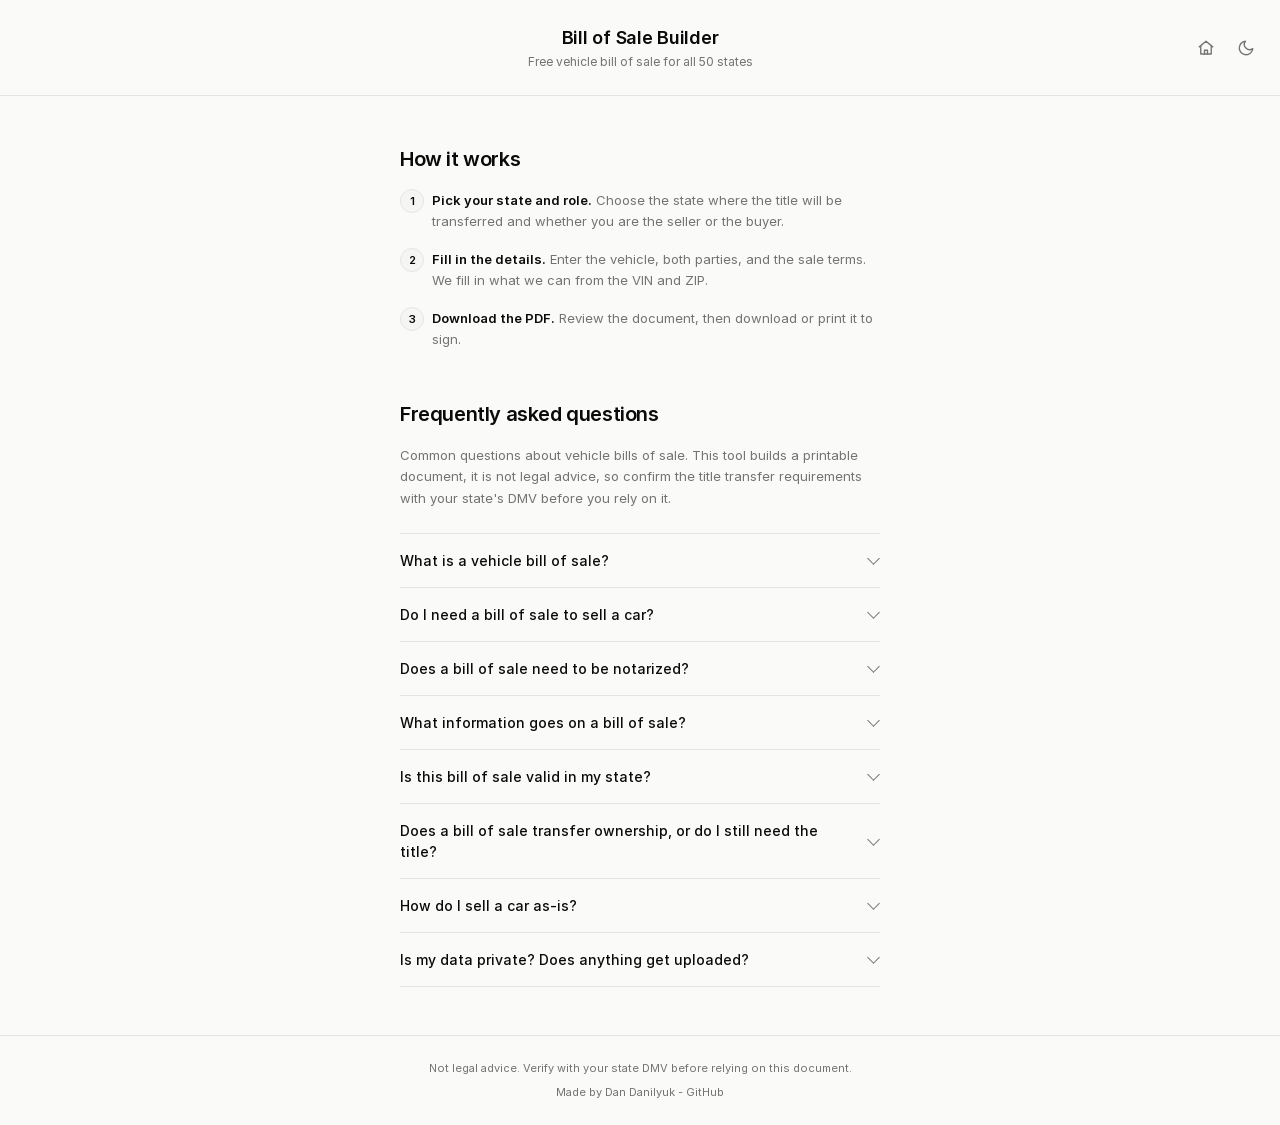
==== info.html @ 47546b7e "feat: move how-it-works and FAQ to a dedicated info page with header nav" ====
<!doctype html>
<html lang="en">
<head>
  <meta charset="utf-8">
  <meta name="viewport" content="width=device-width, initial-scale=1">
  <title>How it works & FAQ - Bill of Sale Builder</title>
  <meta name="description" content="How the Bill of Sale Builder works, plus answers to common questions about vehicle bills of sale, notarization, and titling.">
  <meta name="theme-color" content="#fafaf9" media="(prefers-color-scheme: light)">
  <meta name="theme-color" content="#0d1117" media="(prefers-color-scheme: dark)">

  <link rel="canonical" href="https://www.billofsalebuilder.com/info.html">
  <link rel="icon" type="image/svg+xml" href="favicon.svg">
  <link rel="icon" type="image/png" sizes="32x32" href="favicon-32.png">
  <link rel="apple-touch-icon" href="apple-touch-icon.png">

  <meta property="og:type" content="website">
  <meta property="og:site_name" content="Bill of Sale Builder">
  <meta property="og:title" content="How it works & FAQ - Bill of Sale Builder">
  <meta property="og:description" content="How the Bill of Sale Builder works, plus answers to common questions about vehicle bills of sale, notarization, and titling.">
  <meta property="og:url" content="https://www.billofsalebuilder.com/info.html">
  <meta property="og:image" content="https://www.billofsalebuilder.com/og.png">

  <!-- FAQPage structured data. Mirrors the visible FAQ below so search engines
       can surface the same Q&A as rich results. Keep in sync with the on-page text. -->
  <script type="application/ld+json">
  {
    "@context": "https://schema.org",
    "@type": "FAQPage",
    "mainEntity": [
      {
        "@type": "Question",
        "name": "What is a vehicle bill of sale?",
        "acceptedAnswer": {
          "@type": "Answer",
          "text": "A vehicle bill of sale is a written record of a sale between a seller and a buyer. It lists the vehicle, the price, the date, and both parties, and serves as proof that the transaction took place. Many states ask for one as part of registering or titling the vehicle."
        }
      },
      {
        "@type": "Question",
        "name": "Do I need a bill of sale to sell a car?",
        "acceptedAnswer": {
          "@type": "Answer",
          "text": "It depends on where the title is transferred. Some states require a bill of sale for registration or tax purposes, while others treat it as optional but useful proof of the sale. Check your state's DMV to confirm what it asks for."
        }
      },
      {
        "@type": "Question",
        "name": "Does a bill of sale need to be notarized?",
        "acceptedAnswer": {
          "@type": "Answer",
          "text": "Most states do not require notarization, but a handful do, and others recommend it. This tool adds a notary block automatically when your selected state requires one, and lets you add it by choice otherwise. Check your state's DMV if you are unsure."
        }
      },
      {
        "@type": "Question",
        "name": "What information goes on a bill of sale?",
        "acceptedAnswer": {
          "@type": "Answer",
          "text": "A bill of sale typically includes the seller and buyer names and addresses, the vehicle details (year, make, model, VIN or HIN), the sale price and date, and the signatures of both parties. Vehicles that are 20 model years old or newer also need an odometer reading. This builder collects each of these as you move through the steps."
        }
      },
      {
        "@type": "Question",
        "name": "Is this bill of sale valid in my state?",
        "acceptedAnswer": {
          "@type": "Answer",
          "text": "The document is tailored to the state you select, using that state's title-transfer language and form references where they exist. Requirements still change over time and can vary by county, so confirm the details with your state's DMV before submitting."
        }
      },
      {
        "@type": "Question",
        "name": "Does a bill of sale transfer ownership, or do I still need the title?",
        "acceptedAnswer": {
          "@type": "Answer",
          "text": "A bill of sale records the sale, but in most states it does not transfer ownership on its own. The signed title is what officially transfers ownership, and the bill of sale supports it. Follow your state's DMV process to complete the title transfer."
        }
      },
      {
        "@type": "Question",
        "name": "How do I sell a car as-is?",
        "acceptedAnswer": {
          "@type": "Answer",
          "text": "Selling a vehicle as-is means the buyer accepts it in its current condition with no warranties from the seller. The document this tool generates states that the vehicle is sold as-is, with no warranties expressed or implied. Make sure both parties understand the condition of the vehicle before signing."
        }
      },
      {
        "@type": "Question",
        "name": "Is my data private? Does anything get uploaded?",
        "acceptedAnswer": {
          "@type": "Answer",
          "text": "Your document is built entirely in your browser, and nothing you enter is sent to us or stored on a server. Two optional lookups reach outside the page: the VIN field can query the federal NHTSA database to fill in year, make, and model, and the ZIP field can query a public postal-code service to fill in city and state. Nothing else leaves your browser."
        }
      }
    ]
  }
  </script>

  <link rel="stylesheet" href="css/styles.css">

  <script>
    // No-flash theme init (same as the builder page): honor the user's saved
    // choice or the OS preference before stylesheets paint.
    (function () {
      try {
        var stored = localStorage.getItem('theme');
        var theme = stored === 'light' || stored === 'dark'
          ? stored
          : (window.matchMedia && matchMedia('(prefers-color-scheme: dark)').matches ? 'dark' : 'light');
        document.documentElement.setAttribute('data-theme', theme);
      } catch (e) {
        // localStorage / matchMedia disabled - fall through to default light.
      }
    })();
  </script>
</head>
<body>
  <header class="page-header">
    <h1 class="brand">Bill of Sale Builder</h1>
    <!-- Static tagline mirrors the builder page's state subtitle, so both
         headers are the same height and the info page says what the tool is. -->
    <div class="brand-sub">Free vehicle bill of sale for all 50 states</div>
    <div class="header-actions">
      <a class="icon-btn" href="/" aria-label="Back to the builder">
        <svg viewBox="0 0 24 24" fill="none" stroke="currentColor" stroke-width="1.8" stroke-linecap="round" stroke-linejoin="round" aria-hidden="true">
          <path d="M3 10.5 12 3l9 7.5"/>
          <path d="M5 9.5V20h14V9.5"/>
          <path d="M10 20v-5h4v5"/>
        </svg>
      </a>
      <button type="button" class="theme-toggle icon-btn" data-theme-toggle aria-label="Switch theme">
        <svg class="icon-moon" viewBox="0 0 24 24" fill="none" stroke="currentColor" stroke-width="1.8" stroke-linecap="round" stroke-linejoin="round" aria-hidden="true">
          <path d="M21 12.79A9 9 0 1 1 11.21 3 7 7 0 0 0 21 12.79z"/>
        </svg>
        <svg class="icon-sun" viewBox="0 0 24 24" fill="none" stroke="currentColor" stroke-width="1.8" stroke-linecap="round" stroke-linejoin="round" aria-hidden="true">
          <circle cx="12" cy="12" r="4"/>
          <path d="M12 2v2M12 20v2M4.93 4.93l1.41 1.41M17.66 17.66l1.41 1.41M2 12h2M20 12h2M4.93 19.07l1.41-1.41M17.66 6.34l1.41-1.41"/>
        </svg>
      </button>
    </div>
  </header>

  <main class="seo seo--page">
    <div class="seo__inner">

      <div class="seo__block">
        <h2 class="seo__heading">How it works</h2>
        <ol class="seo__steps">
          <li><strong>Pick your state and role.</strong> Choose the state where the title will be transferred and whether you are the seller or the buyer.</li>
          <li><strong>Fill in the details.</strong> Enter the vehicle, both parties, and the sale terms. We fill in what we can from the VIN and ZIP.</li>
          <li><strong>Download the PDF.</strong> Review the document, then download or print it to sign.</li>
        </ol>
      </div>

      <div class="seo__block">
        <h2 class="seo__heading">Frequently asked questions</h2>
        <p class="seo__intro">Common questions about vehicle bills of sale. This tool builds a printable document, it is not legal advice, so confirm the title transfer requirements with your state's DMV before you rely on it.</p>

        <div class="seo__faq">
          <details class="seo__item">
            <summary class="seo__q">What is a vehicle bill of sale?</summary>
            <div class="seo__a"><p>A vehicle bill of sale is a written record of a sale between a seller and a buyer. It lists the vehicle, the price, the date, and both parties, and serves as proof that the transaction took place. Many states ask for one as part of registering or titling the vehicle.</p></div>
          </details>
          <details class="seo__item">
            <summary class="seo__q">Do I need a bill of sale to sell a car?</summary>
            <div class="seo__a"><p>It depends on where the title is transferred. Some states require a bill of sale for registration or tax purposes, while others treat it as optional but useful proof of the sale. Check your state's DMV to confirm what it asks for.</p></div>
          </details>
          <details class="seo__item">
            <summary class="seo__q">Does a bill of sale need to be notarized?</summary>
            <div class="seo__a"><p>Most states do not require notarization, but a handful do, and others recommend it. This tool adds a notary block automatically when your selected state requires one, and lets you add it by choice otherwise. Check your state's DMV if you are unsure.</p></div>
          </details>
          <details class="seo__item">
            <summary class="seo__q">What information goes on a bill of sale?</summary>
            <div class="seo__a"><p>A bill of sale typically includes the seller and buyer names and addresses, the vehicle details (year, make, model, VIN or HIN), the sale price and date, and the signatures of both parties. Vehicles that are 20 model years old or newer also need an odometer reading. This builder collects each of these as you move through the steps.</p></div>
          </details>
          <details class="seo__item">
            <summary class="seo__q">Is this bill of sale valid in my state?</summary>
            <div class="seo__a"><p>The document is tailored to the state you select, using that state's title-transfer language and form references where they exist. Requirements still change over time and can vary by county, so confirm the details with your state's DMV before submitting.</p></div>
          </details>
          <details class="seo__item">
            <summary class="seo__q">Does a bill of sale transfer ownership, or do I still need the title?</summary>
            <div class="seo__a"><p>A bill of sale records the sale, but in most states it does not transfer ownership on its own. The signed title is what officially transfers ownership, and the bill of sale supports it. Follow your state's DMV process to complete the title transfer.</p></div>
          </details>
          <details class="seo__item">
            <summary class="seo__q">How do I sell a car as-is?</summary>
            <div class="seo__a"><p>Selling a vehicle as-is means the buyer accepts it in its current condition with no warranties from the seller. The document this tool generates states that the vehicle is sold as-is, with no warranties expressed or implied. Make sure both parties understand the condition of the vehicle before signing.</p></div>
          </details>
          <details class="seo__item">
            <summary class="seo__q">Is my data private? Does anything get uploaded?</summary>
            <div class="seo__a"><p>Your document is built entirely in your browser, and nothing you enter is sent to us or stored on a server. Two optional lookups reach outside the page: the VIN field can query the federal NHTSA database to fill in year, make, and model, and the ZIP field can query a public postal-code service to fill in city and state. Nothing else leaves your browser.</p></div>
          </details>
        </div>
      </div>

    </div>
  </main>

  <footer class="page-footer">
    <p class="page-footer__disclaimer">Not legal advice. Verify with your state DMV before relying on this document.</p>
    <p class="page-footer__credit">
      Made by <a href="https://dandanilyuk.com/" target="_blank" rel="noopener">Dan Danilyuk</a> -
      <a href="https://github.com/DanDanilyuk/billofsalebuilder" target="_blank" rel="noopener">GitHub</a>
    </p>
  </footer>

  <!-- Only the theme toggle needs JS here; the no-flash init above already set
       the theme. Shared with the builder page via js/theme.js. -->
  <script type="module">
    import { bindThemeToggle } from './js/theme.js';
    bindThemeToggle();
  </script>
</body>
</html>
---- css/styles.css ----
@font-face {
  font-family: 'Inter';
  src: url('../assets/fonts/Inter-Regular.woff2') format('woff2');
  font-weight: 400;
  font-display: swap;
}
@font-face {
  font-family: 'Inter';
  src: url('../assets/fonts/Inter-Medium.woff2') format('woff2');
  font-weight: 500;
  font-display: swap;
}
@font-face {
  font-family: 'Inter';
  src: url('../assets/fonts/Inter-SemiBold.woff2') format('woff2');
  font-weight: 600;
  font-display: swap;
}

:root {
  color-scheme: light dark;
  --bg: #fafaf9;
  --surface: #ffffff;
  --bg-elevated: #f5f5f4;
  --ink: #0a0a0a;
  --ink-hover: #1a1a1a;
  --muted: #737373;
  --subtle: #e5e5e5;
  --error: #b91c1c;
  --select-chevron: url("data:image/svg+xml,%3Csvg xmlns='http://www.w3.org/2000/svg' viewBox='0 0 12 8' width='12' height='8'%3E%3Cpath fill='none' stroke='%230a0a0a' stroke-width='1.5' d='M1 1.5l5 5 5-5'/%3E%3C/svg%3E");
  --radius-sm: 6px;
  --radius-md: 10px;
  --space-1: 4px;
  --space-2: 8px;
  --space-3: 12px;
  --space-4: 16px;
  --space-6: 24px;
  --space-8: 32px;
  --space-12: 48px;
  --max-width: 480px;
  --font-sans: 'Inter', -apple-system, BlinkMacSystemFont, 'Segoe UI', sans-serif;
  --font-mono: ui-monospace, SFMono-Regular, Menlo, Consolas, monospace;
}

[data-theme="dark"] {
  /* Refined dark palette. Cool undertones (slight blue cast) reduce
     eye strain compared to neutral grays at the same lightness, and
     wider tonal gaps between bg / surface / elevated give inputs
     and cards real separation without resorting to harsh borders. */
  --bg: #0d1117;            /* cool deep base */
  --surface: #161b22;       /* +5L lift for inputs, modal, cards */
  --bg-elevated: #1f242b;   /* +5L again for prominent checkboxes */
  --ink: #e6edf3;           /* soft cool white, ~95% L, ~13.7:1 on bg */
  --ink-hover: #f0f6fc;     /* near-white on primary button hover */
  --muted: #8b949e;         /* ~6.4:1 on bg, comfortable for hints */
  --subtle: #30363d;        /* borders read clearly against surface */
  --error: #f85149;         /* warmer red, visible on cool bg */
  --select-chevron: url("data:image/svg+xml,%3Csvg xmlns='http://www.w3.org/2000/svg' viewBox='0 0 12 8' width='12' height='8'%3E%3Cpath fill='none' stroke='%23e6edf3' stroke-width='1.5' d='M1 1.5l5 5 5-5'/%3E%3C/svg%3E");
}

* { box-sizing: border-box; }
[hidden] { display: none !important; }
html, body { margin: 0; padding: 0; }
body {
  background: var(--bg);
  color: var(--ink);
  font: 400 14px/1.5 var(--font-sans);
  -webkit-font-smoothing: antialiased;
  min-height: 100vh;
  display: flex;
  flex-direction: column;
}

.page-header {
  position: relative;
  padding: var(--space-6) var(--space-4);
  text-align: center;
  border-bottom: 1px solid var(--subtle);
}
.brand { font-size: 18px; font-weight: 600; letter-spacing: -0.015em; margin: 0; }
.brand-sub { font-size: 12px; color: var(--muted); margin-top: 2px; }

/* Header action group: icon controls pinned to the top-right of the header. */
.header-actions {
  position: absolute;
  top: 50%;
  right: var(--space-4);
  transform: translateY(-50%);
  display: inline-flex;
  align-items: center;
  gap: var(--space-1);
}
/* Shared icon button / link (info, home, theme toggle). */
.icon-btn {
  width: 36px;
  height: 36px;
  display: inline-flex;
  align-items: center;
  justify-content: center;
  padding: 0;
  background: transparent;
  border: 1px solid transparent;
  border-radius: var(--radius-sm);
  color: var(--muted);
  cursor: pointer;
  text-decoration: none;
  transition: color 0.15s, border-color 0.15s;
}
.icon-btn:hover { color: var(--ink); border-color: var(--subtle); }
.icon-btn:focus-visible { outline: none; border-color: var(--ink); }
.icon-btn svg { width: 18px; height: 18px; display: block; }

/* Theme toggle shares .icon-btn; only the sun/moon swap is specific to it. */
.theme-toggle .icon-sun { display: none; }
[data-theme="dark"] .theme-toggle .icon-sun { display: block; }
[data-theme="dark"] .theme-toggle .icon-moon { display: none; }

.wizard {
  width: 100%;
  max-width: var(--max-width);
  margin: 0 auto;
  padding: var(--space-8) var(--space-4) var(--space-12);
  flex: 1;
}

.progress { display: flex; gap: var(--space-1); margin-bottom: var(--space-8); }
.progress__seg {
  flex: 1; height: 3px; background: var(--subtle); border-radius: 2px;
  transition: background 0.2s;
}
.progress__seg.is-done, .progress__seg.is-current { background: var(--ink); }

.eyebrow {
  font-size: 11px; letter-spacing: 0.1em; text-transform: uppercase;
  color: var(--muted); margin-bottom: var(--space-2);
}
.step__title { font-size: 24px; font-weight: 600; margin: 0 0 var(--space-1); letter-spacing: -0.02em; }
.step__sub { color: var(--muted); margin: 0 0 var(--space-6); font-size: 13px; }

.field { margin-bottom: var(--space-4); }
.field__label { display: block; font-size: 12px; font-weight: 500; margin-bottom: var(--space-1); }
.field__label .req { color: var(--error); margin-left: 2px; }
.field__row { display: flex; gap: var(--space-2); }
.field__row > .field { flex: 1; }
.field__hint { font-size: 11px; color: var(--muted); margin-top: var(--space-1); }
.field__error { font-size: 12px; color: var(--error); margin-top: var(--space-1); display: none; }
.field.is-error .field__error { display: block; }
.field.is-error .input { border-color: var(--error); }

.input, .select, .textarea {
  width: 100%;
  background: var(--surface);
  border: 1px solid var(--subtle);
  border-radius: var(--radius-sm);
  padding: 10px 12px;
  font: inherit;
  color: var(--ink);
  transition: border-color 0.15s;
  min-height: 40px;
}
.input:focus, .select:focus, .textarea:focus {
  outline: none;
  border-color: var(--ink);
  border-width: 1px;
}
.input--mono { font-family: var(--font-mono); letter-spacing: 0.04em; text-transform: uppercase; }
.select { appearance: none; background-image: var(--select-chevron); background-repeat: no-repeat; background-position: right 12px center; padding-right: 32px; }

.radio-group, .checkbox-group { display: flex; flex-direction: column; gap: var(--space-2); }
.radio, .checkbox {
  display: flex; align-items: center; gap: var(--space-2);
  padding: 12px;
  border: 1px solid var(--subtle); border-radius: var(--radius-sm);
  background: var(--surface);
  cursor: pointer;
  font-size: 13px;
  min-height: 44px;
}
.radio.is-selected, .checkbox.is-selected { border-color: var(--ink); }
.radio input, .checkbox input { margin: 0; accent-color: var(--ink); }

.actions {
  position: sticky; bottom: 0;
  display: flex; gap: var(--space-2);
  padding: var(--space-3) var(--space-4);
  background: linear-gradient(to top, var(--bg) 60%, transparent);
  margin: 0 calc(-1 * var(--space-4));
}
.btn {
  flex: 1;
  min-height: 44px;
  display: inline-flex; align-items: center; justify-content: center;
  border: 1px solid transparent;
  border-radius: var(--radius-sm);
  padding: 0 var(--space-4);
  font: 500 14px/1 var(--font-sans);
  cursor: pointer;
  text-decoration: none;
  background: var(--surface);
  color: var(--ink);
  transition: background 0.15s, border-color 0.15s;
}
.btn--ghost { border-color: var(--subtle); }
.btn--ghost:hover { border-color: var(--ink); }
.btn--secondary { color: var(--muted); border-color: var(--subtle); }
.btn--primary { background: var(--ink); color: var(--bg); flex: 2; }
.btn--primary:hover { background: var(--ink-hover); }
.btn[disabled] { opacity: 0.4; cursor: not-allowed; }

.searchselect { position: relative; }
.searchselect__input { width: 100%; }
.searchselect__list {
  position: absolute;
  left: 0; right: 0; top: 100%;
  margin: 4px 0 0; padding: 4px 0;
  list-style: none;
  background: var(--surface);
  border: 1px solid var(--ink);
  border-radius: var(--radius-sm);
  max-height: 240px;
  overflow-y: auto;
  overscroll-behavior: contain;
  z-index: 10;
  box-shadow: 0 8px 24px rgba(0, 0, 0, 0.08);
}
.searchselect__list[hidden] { display: none; }
.searchselect__option {
  display: flex;
  align-items: baseline;
  justify-content: space-between;
  gap: var(--space-3);
  padding: 10px 12px;
  font-size: 13px;
  cursor: pointer;
  color: var(--ink);
  transition: background-color 0.1s;
}
.searchselect__option[aria-selected="true"],
.searchselect__option:hover {
  background: var(--subtle);
}
.searchselect__option .abbr {
  flex: 0 0 auto;
  margin-left: var(--space-2);
  color: var(--muted);
  font-family: var(--font-mono);
  font-size: 11px;
  letter-spacing: 0.04em;
  text-transform: uppercase;
}

.modal {
  position: fixed;
  inset: 0;
  display: flex;
  align-items: center;
  justify-content: center;
  padding: var(--space-4);
  z-index: 100;
}
.modal__overlay {
  position: absolute;
  inset: 0;
  background: rgba(10, 10, 10, 0.4);
  cursor: pointer;
}
.modal__dialog {
  position: relative;
  background: var(--surface);
  border: 1px solid var(--ink);
  border-radius: var(--radius-md);
  padding: var(--space-6);
  width: 100%;
  max-width: 380px;
  box-shadow: 0 20px 50px rgba(0, 0, 0, 0.18);
}
.modal__title {
  font-size: 18px;
  font-weight: 600;
  letter-spacing: -0.01em;
  margin: 0 0 var(--space-2);
  color: var(--ink);
}
.modal__body {
  font-size: 13px;
  color: var(--muted);
  margin: 0 0 var(--space-6);
  line-height: 1.5;
}
.modal__actions {
  display: flex;
  gap: var(--space-2);
}
.modal__actions .btn { flex: 1; min-height: 44px; }

.checkbox--prominent {
  min-height: 52px;
  padding: 14px 16px;
  border-color: var(--ink);
  background: var(--bg-elevated);
  font-weight: 500;
  transition: background-color 0.15s, color 0.15s, border-color 0.15s;
}
.checkbox--prominent.is-selected {
  background: var(--ink);
  color: var(--surface);
  border-color: var(--ink);
}
.checkbox--prominent.is-selected input { accent-color: var(--surface); }

.pdf-preview {
  width: 100%; height: 70vh;
  border: 1px solid var(--subtle); border-radius: var(--radius-md);
  background: var(--surface);
}

/* Always-on fallback hint under the Step 6 preview. The inline iframe can't be
   trusted to render a blob PDF on every browser, so this quietly points at the
   open-in-new-tab / download paths. */
.pdf-hint {
  margin: var(--space-3) 0 0;
  font-size: 13px;
  line-height: 1.5;
  color: var(--muted);
}

/* Step 6 PDF build failure banner (created dynamically by app.js). Mirrors the
   field-error palette (--error) in a padded, bordered card so a failed preview
   is explained rather than just blank. */
.preview-error {
  padding: var(--space-4);
  border: 1px solid var(--error);
  border-radius: var(--radius-md);
  color: var(--error);
  font-size: 13px;
  line-height: 1.5;
}

/* ---- state guidance card (Step 1) --------------------------------------
   Quiet info panel below the Step 1 form, populated once a state is picked.
   Sits inside the wizard column; elevated surface + hairline border keeps it
   distinct from the form without shouting. All color from tokens. */
.state-guidance {
  margin-top: var(--space-6);
  padding: var(--space-4);
  background: var(--bg-elevated);
  border: 1px solid var(--subtle);
  border-radius: var(--radius-md);
}
.state-guidance__heading {
  margin: 0;
  font-size: 14px;
  font-weight: 600;
  letter-spacing: -0.01em;
  color: var(--ink);
}
.state-guidance__line {
  margin: var(--space-2) 0 0;
  font-size: 13px;
  line-height: 1.6;
  color: var(--muted);
}
/* De-emphasized closing disclaimer, set off by a hairline rule. Placed after
   .state-guidance__line so its margin wins at equal specificity. */
.state-guidance__disclaimer {
  margin-top: var(--space-3);
  padding-top: var(--space-3);
  border-top: 1px solid var(--subtle);
  font-size: 12px;
}

.page-footer {
  padding: var(--space-6) var(--space-4);
  text-align: center;
  font-size: 11px;
  color: var(--muted);
  border-top: 1px solid var(--subtle);
}
.page-footer p { margin: 0; }
.page-footer__credit { margin-top: var(--space-2) !important; }
.page-footer__credit a {
  color: inherit;
  text-decoration: none;
  border-bottom: 1px solid transparent;
  transition: color 0.15s, border-color 0.15s;
}
.page-footer__credit a:hover {
  color: var(--ink);
  border-bottom-color: var(--ink);
}

/* ---- SEO content (how-it-works + FAQ) ----------------------------------
   Static crawlable text below the wizard. A full-bleed top rule (like the
   header / footer) separates it from the tool, while the inner column shares
   the wizard's max-width so the page reads as one continuous surface. All
   color comes from tokens, so light / dark are handled for free. */
.seo {
  border-top: 1px solid var(--subtle);
  padding: var(--space-12) var(--space-4);
}
/* Info page variant: the .seo block is the whole page body, so drop the top
   rule (the header already separates it) and grow to push the footer down. */
.seo--page { border-top: 0; flex: 1; }
.seo__inner {
  width: 100%;
  max-width: var(--max-width);
  margin: 0 auto;
}
.seo__block + .seo__block { margin-top: var(--space-12); }
.seo__heading {
  font-size: 20px;
  font-weight: 600;
  letter-spacing: -0.02em;
  margin: 0 0 var(--space-4);
}
.seo__intro {
  color: var(--muted);
  font-size: 13px;
  line-height: 1.65;
  margin: 0 0 var(--space-6);
}

/* How-it-works: an ordered list with numbered tokens instead of raw markers,
   so the steps still carry list/order semantics for assistive tech. */
.seo__steps {
  list-style: none;
  margin: 0;
  padding: 0;
  counter-reset: seo-step;
}
.seo__steps li {
  position: relative;
  padding-left: var(--space-8);
  margin-bottom: var(--space-4);
  color: var(--muted);
  font-size: 13px;
  line-height: 1.65;
}
.seo__steps li:last-child { margin-bottom: 0; }
.seo__steps li::before {
  counter-increment: seo-step;
  content: counter(seo-step);
  position: absolute;
  left: 0;
  top: -1px;
  width: 22px;
  height: 22px;
  display: inline-flex;
  align-items: center;
  justify-content: center;
  font-size: 11px;
  font-weight: 600;
  color: var(--ink);
  background: var(--bg-elevated);
  border: 1px solid var(--subtle);
  border-radius: 50%;
}
.seo__steps strong { color: var(--ink); font-weight: 600; }

/* FAQ: native <details>/<summary> accordion. Rows are separated by hairline
   rules; the default disclosure triangle is replaced with a rotating chevron. */
.seo__faq { border-top: 1px solid var(--subtle); }
.seo__item { border-bottom: 1px solid var(--subtle); }
.seo__q {
  display: block;          /* drops the default list-item marker */
  list-style: none;
  cursor: pointer;
  position: relative;
  padding: var(--space-4) var(--space-6) var(--space-4) 0;
  font-size: 14px;
  font-weight: 500;
  color: var(--ink);
  transition: color 0.15s;
}
.seo__q::-webkit-details-marker { display: none; }
.seo__q::after {
  content: '';
  position: absolute;
  right: 2px;
  top: 50%;
  width: 8px;
  height: 8px;
  margin-top: -6px;
  border-right: 1.5px solid var(--muted);
  border-bottom: 1.5px solid var(--muted);
  transform: rotate(45deg);
  transition: transform 0.2s ease, border-color 0.15s;
}
.seo__item[open] .seo__q::after {
  margin-top: -2px;
  transform: rotate(-135deg);
}
.seo__q:hover { color: var(--ink-hover); }
.seo__q:hover::after { border-color: var(--ink); }
.seo__q:focus-visible {
  outline: 2px solid var(--ink);
  outline-offset: 2px;
  border-radius: var(--radius-sm);
}
.seo__a {
  padding: 0 var(--space-6) var(--space-4) 0;
  color: var(--muted);
  font-size: 13px;
  line-height: 1.65;
}
.seo__a p { margin: 0; }

@media (max-width: 480px) {
  .wizard { padding: var(--space-6) var(--space-3) var(--space-12); }
  .actions { flex-direction: column; margin: 0 calc(-1 * var(--space-3)); }
  .btn--primary { flex: 1; }
  .seo { padding: var(--space-8) var(--space-3); }
}
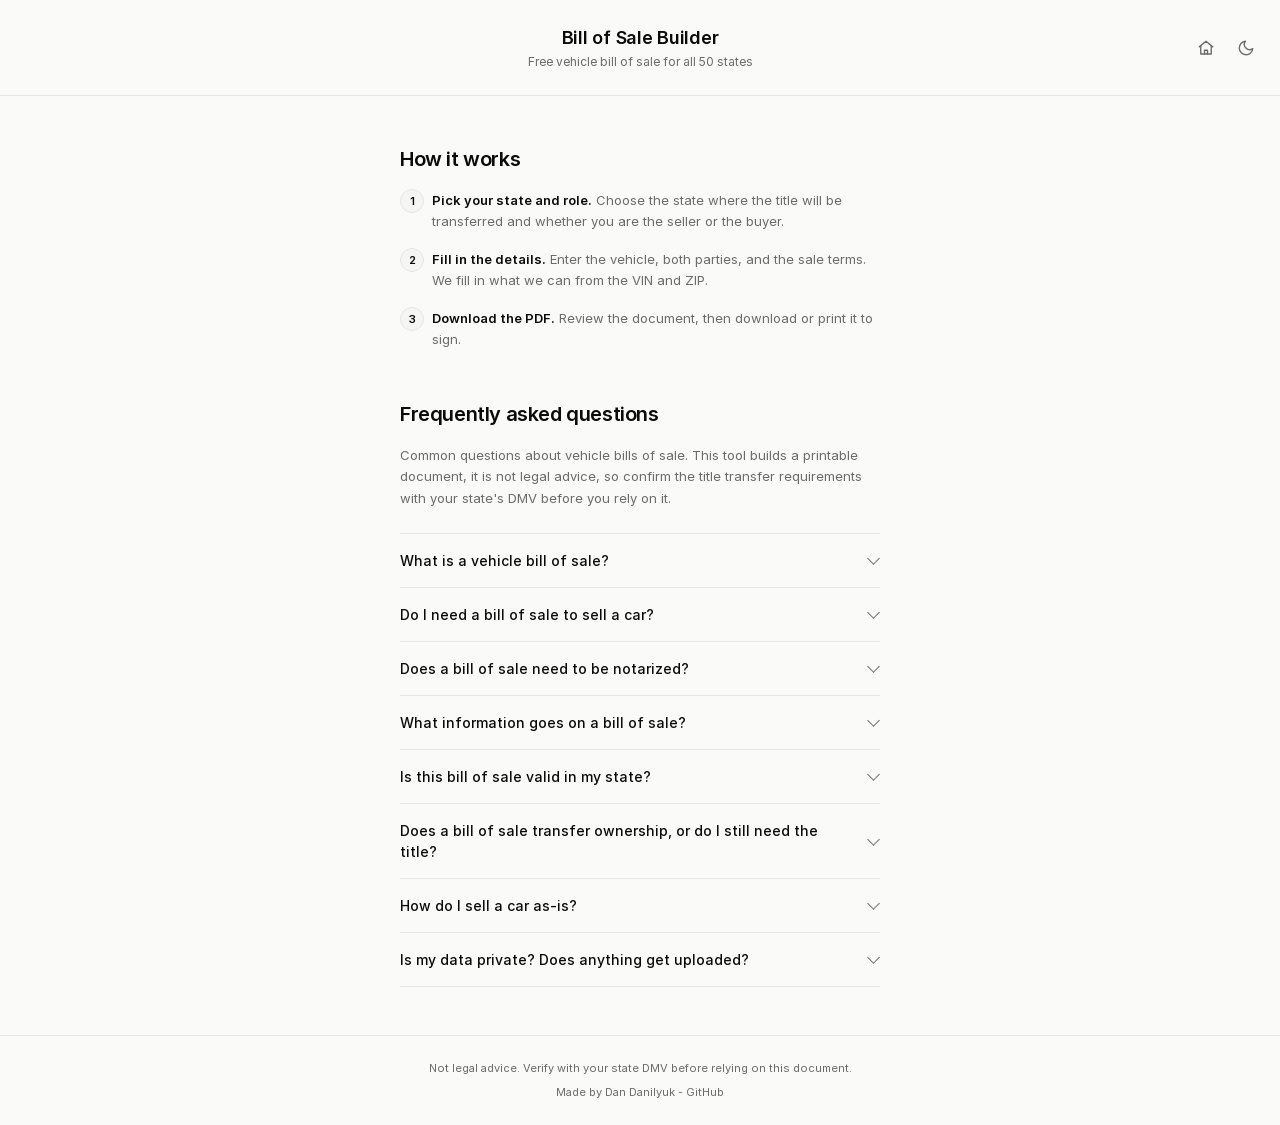
==== commit 2726ff6b: "seo: add twitter card meta to the info page info.html carried the og:* set but none of the twitter:*" ====
--- a/info.html
+++ b/info.html
@@ -19,6 +19,11 @@
   <meta property="og:description" content="How the Bill of Sale Builder works, plus answers to common questions about vehicle bills of sale, notarization, and titling.">
   <meta property="og:url" content="https://www.billofsalebuilder.com/info.html">
   <meta property="og:image" content="https://www.billofsalebuilder.com/og.png">
+
+  <meta name="twitter:card" content="summary_large_image">
+  <meta name="twitter:title" content="How it works & FAQ - Bill of Sale Builder">
+  <meta name="twitter:description" content="How the Bill of Sale Builder works, plus answers to common questions about vehicle bills of sale, notarization, and titling.">
+  <meta name="twitter:image" content="https://www.billofsalebuilder.com/og.png">
 
   <!-- FAQPage structured data. Mirrors the visible FAQ below so search engines
        can surface the same Q&A as rich results. Keep in sync with the on-page text. -->
--- a/css/styles.css
+++ b/css/styles.css
@@ -24,7 +24,7 @@
   --bg-elevated: #f5f5f4;
   --ink: #0a0a0a;
   --ink-hover: #1a1a1a;
-  --muted: #737373;
+  --muted: #6b6b6b; /* >= 4.5:1 AA even on --bg-elevated (#f5f5f4: ~4.9:1) */
   --subtle: #e5e5e5;
   --error: #b91c1c;
   --select-chevron: url("data:image/svg+xml,%3Csvg xmlns='http://www.w3.org/2000/svg' viewBox='0 0 12 8' width='12' height='8'%3E%3Cpath fill='none' stroke='%230a0a0a' stroke-width='1.5' d='M1 1.5l5 5 5-5'/%3E%3C/svg%3E");
@@ -248,6 +248,12 @@
   letter-spacing: 0.04em;
   text-transform: uppercase;
 }
+/* On the --subtle highlight background, --muted falls under 4.5:1 in both
+   themes; promote the abbreviation to full ink while the row is active. */
+.searchselect__option[aria-selected="true"] .abbr,
+.searchselect__option:hover .abbr {
+  color: var(--ink);
+}
 
 .modal {
   position: fixed;
